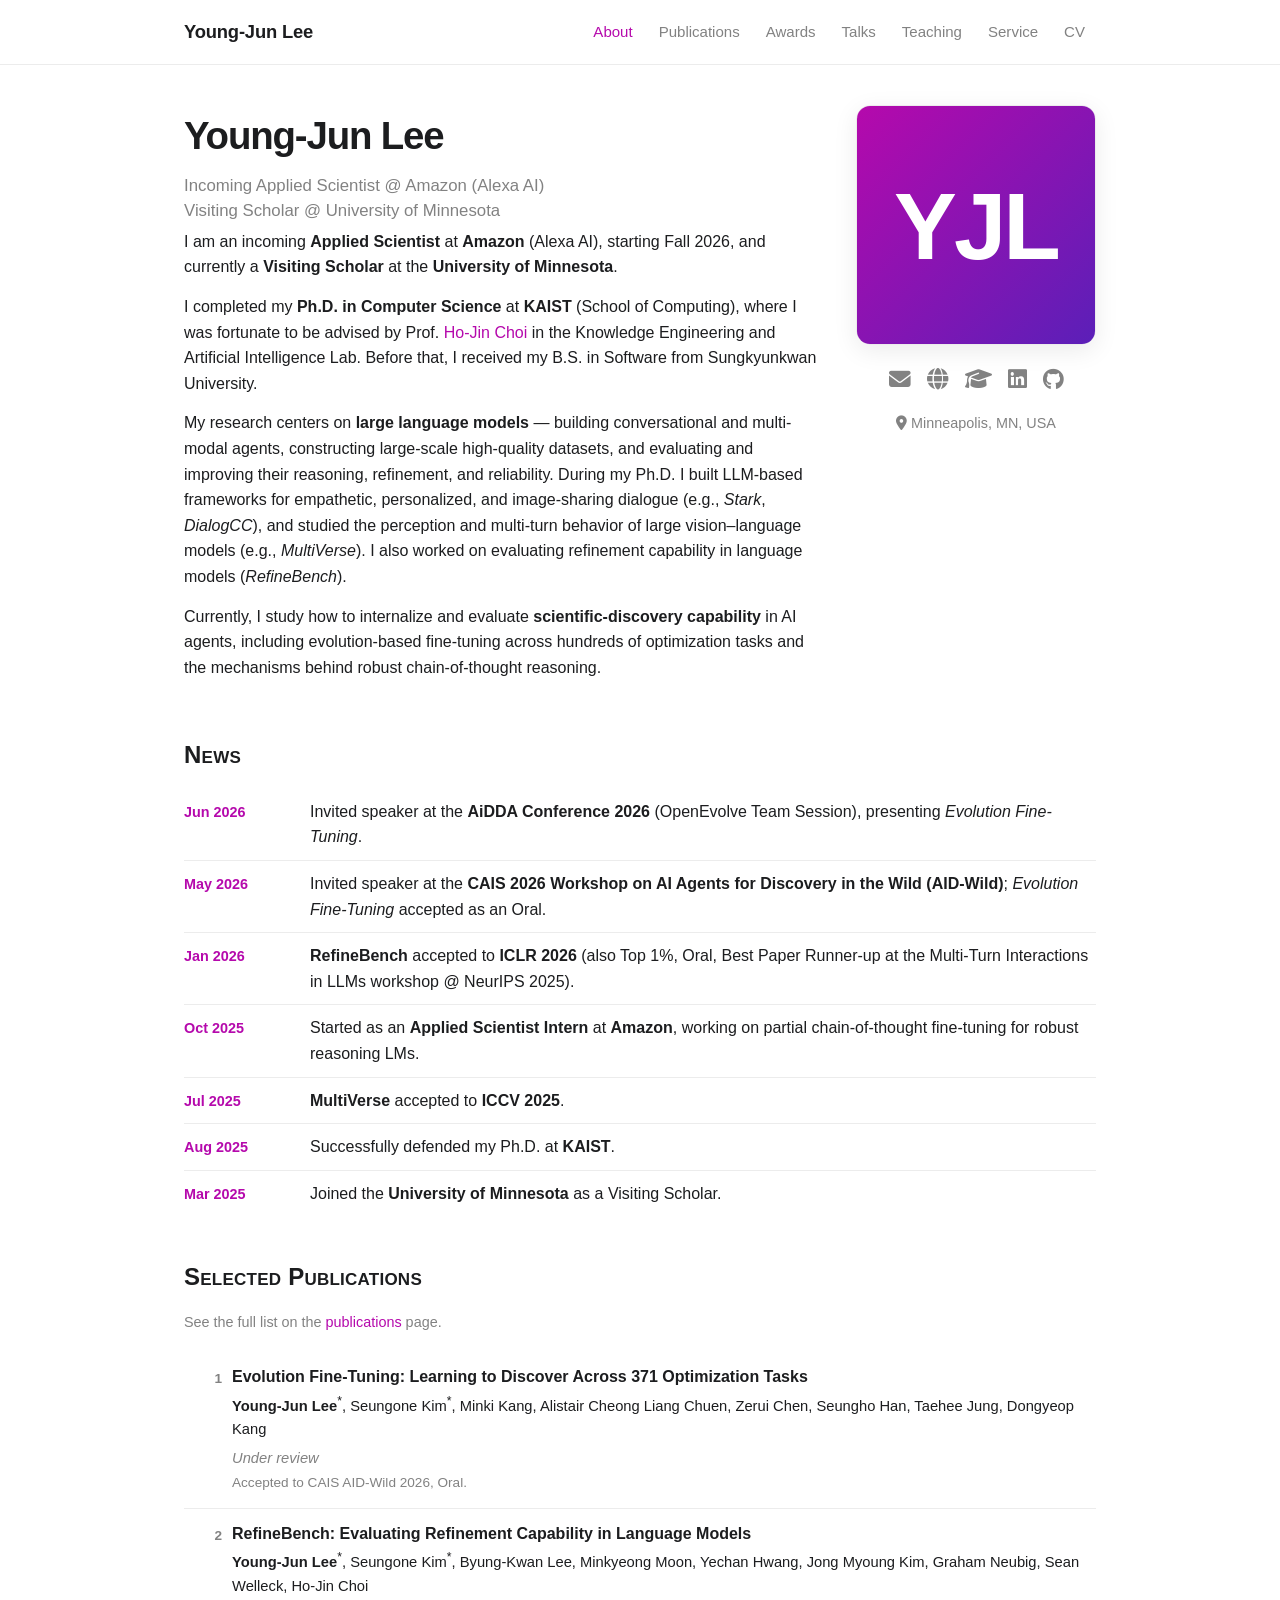
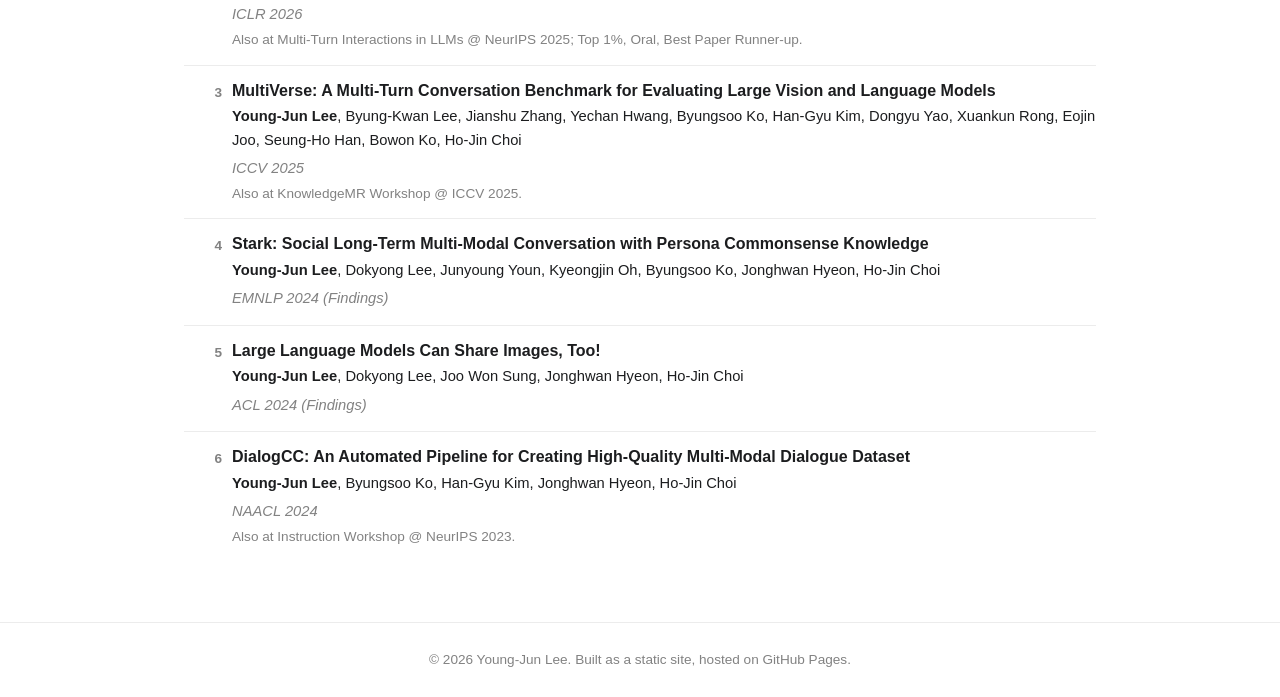
==== index.html @ 48aacc43 "Initial personal academic website (al-folio-style static site)" ====
<!DOCTYPE html>
<html lang="en">
<head>
  <meta charset="UTF-8" />
  <meta name="viewport" content="width=device-width, initial-scale=1.0" />
  <title>Young-Jun Lee</title>
  <meta name="description" content="Young-Jun Lee — Incoming Applied Scientist at Amazon (Alexa AI), Visiting Scholar at the University of Minnesota. Research on large language models, dialogue, multi-modal agents, and scientific discovery." />
  <link rel="icon" href="assets/img/prof_pic.svg" />
  <link rel="stylesheet" href="https://cdnjs.cloudflare.com/ajax/libs/font-awesome/6.5.1/css/all.min.css" />
  <link rel="stylesheet" href="assets/css/style.css" />
</head>
<body data-page="about">
  <div id="nav"></div>
  <main><div class="container"><div id="about"></div></div></main>
  <div id="footer"></div>
  <script src="assets/data/data.js"></script>
  <script src="assets/js/site.js"></script>
</body>
</html>
---- assets/css/style.css ----
/* =========================================================================
   Theme for Young-Jun Lee — inspired by the al-folio academic layout.
   ========================================================================= */

:root {
  --accent: #b509ac;            /* al-folio default theme color */
  --accent-soft: rgba(181, 9, 172, 0.08);
  --text: #1c1d1f;
  --text-muted: #828282;
  --bg: #ffffff;
  --border: #ececec;
  --hover-bg: #fafafa;
  --max-width: 960px;
  --font-sans: -apple-system, BlinkMacSystemFont, "Segoe UI", Roboto, Helvetica, Arial, sans-serif;
  --font-serif: Georgia, "Times New Roman", serif;
}

@media (prefers-color-scheme: dark) {
  :root {
    --text: #e8e8e8;
    --text-muted: #9a9a9a;
    --bg: #1a1a1d;
    --border: #2c2c30;
    --hover-bg: #232327;
    --accent-soft: rgba(225, 95, 218, 0.14);
    --accent: #e15fda;
  }
}

* { box-sizing: border-box; }

html { scroll-behavior: smooth; }

body {
  margin: 0;
  font-family: var(--font-sans);
  font-size: 16px;
  line-height: 1.6;
  color: var(--text);
  background: var(--bg);
  -webkit-font-smoothing: antialiased;
}

a {
  color: var(--accent);
  text-decoration: none;
  transition: color 0.15s ease;
}
a:hover { color: var(--text); text-decoration: underline; }

.container {
  max-width: var(--max-width);
  margin: 0 auto;
  padding: 0 24px;
}

/* ---------------- Navbar ---------------- */
.navbar {
  position: sticky;
  top: 0;
  z-index: 100;
  background: color-mix(in srgb, var(--bg) 88%, transparent);
  backdrop-filter: saturate(180%) blur(10px);
  -webkit-backdrop-filter: saturate(180%) blur(10px);
  border-bottom: 1px solid var(--border);
}
.navbar-inner {
  max-width: var(--max-width);
  margin: 0 auto;
  padding: 14px 24px;
  display: flex;
  align-items: center;
  justify-content: space-between;
  gap: 16px;
}
.navbar-brand {
  font-weight: 700;
  font-size: 1.15rem;
  letter-spacing: -0.01em;
  color: var(--text);
}
.navbar-brand:hover { color: var(--accent); text-decoration: none; }
.nav-links {
  display: flex;
  flex-wrap: wrap;
  gap: 4px;
  list-style: none;
  margin: 0;
  padding: 0;
}
.nav-links a {
  display: block;
  padding: 6px 11px;
  border-radius: 7px;
  color: var(--text-muted);
  font-size: 0.94rem;
  font-weight: 500;
}
.nav-links a:hover { color: var(--text); background: var(--hover-bg); text-decoration: none; }
.nav-links a.active { color: var(--accent); }

.nav-toggle {
  display: none;
  background: none;
  border: 1px solid var(--border);
  border-radius: 7px;
  padding: 6px 10px;
  cursor: pointer;
  color: var(--text);
  font-size: 1.1rem;
}

@media (max-width: 720px) {
  .nav-toggle { display: block; }
  .nav-links {
    display: none;
    position: absolute;
    top: 100%;
    right: 16px;
    left: 16px;
    flex-direction: column;
    background: var(--bg);
    border: 1px solid var(--border);
    border-radius: 12px;
    padding: 8px;
    box-shadow: 0 12px 30px rgba(0,0,0,0.12);
  }
  .nav-links.open { display: flex; }
}

/* ---------------- Page layout ---------------- */
main { padding: 40px 0 60px; min-height: 60vh; }

.page-title {
  font-size: 2rem;
  font-weight: 700;
  letter-spacing: -0.02em;
  margin: 0 0 4px;
}
.page-subtitle { color: var(--text-muted); margin: 0 0 28px; }

h2.section-heading {
  font-variant: small-caps;
  font-size: 1.5rem;
  font-weight: 600;
  margin: 42px 0 14px;
  letter-spacing: 0.01em;
}

/* ---------------- About / hero ---------------- */
.hero { display: flex; gap: 36px; align-items: flex-start; flex-wrap: wrap; }
.hero-text { flex: 1 1 380px; min-width: 280px; }
.hero-name {
  font-size: 2.4rem;
  font-weight: 800;
  letter-spacing: -0.03em;
  margin: 0 0 6px;
}
.hero-roles { color: var(--text-muted); font-size: 1.05rem; margin: 0 0 6px; line-height: 1.5; }
.hero-roles span { display: block; }

.profile {
  flex: 0 0 240px;
  display: flex;
  flex-direction: column;
  align-items: center;
  gap: 14px;
}
.profile img {
  width: 240px;
  height: 240px;
  object-fit: cover;
  border-radius: 14px;
  border: 1px solid var(--border);
  box-shadow: 0 6px 24px rgba(0,0,0,0.08);
}
@media (max-width: 720px) {
  .profile { flex-basis: 100%; order: -1; }
  .profile img { width: 180px; height: 180px; }
  .hero { justify-content: center; text-align: center; }
}

.bio p { margin: 0 0 14px; }

/* ---------------- Social icons ---------------- */
.socials { display: flex; gap: 16px; font-size: 1.35rem; margin-top: 4px; }
.socials a { color: var(--text-muted); }
.socials a:hover { color: var(--accent); text-decoration: none; transform: translateY(-1px); }
.contact-loc { color: var(--text-muted); font-size: 0.9rem; }

/* ---------------- News / two-column tables ---------------- */
.news-table, .talk-list { width: 100%; border-collapse: collapse; }
.news-row {
  display: grid;
  grid-template-columns: 110px 1fr;
  gap: 16px;
  padding: 10px 0;
  border-bottom: 1px solid var(--border);
  align-items: baseline;
}
.news-row:last-child { border-bottom: none; }
.news-date { color: var(--accent); font-weight: 600; font-size: 0.9rem; white-space: nowrap; }
.news-body { margin: 0; }
@media (max-width: 560px) {
  .news-row { grid-template-columns: 1fr; gap: 2px; }
}

/* ---------------- Publications ---------------- */
.pub-note { color: var(--text-muted); font-size: 0.9rem; margin-bottom: 18px; }
.pub-cat {
  font-variant: small-caps;
  font-size: 1.25rem;
  font-weight: 600;
  margin: 34px 0 10px;
  color: var(--text);
}
.pub-list { list-style: none; margin: 0; padding: 0; counter-reset: pub; }
.pub-item {
  display: grid;
  grid-template-columns: 38px 1fr;
  gap: 10px;
  padding: 14px 0;
  border-bottom: 1px solid var(--border);
}
.pub-item:last-child { border-bottom: none; }
.pub-num {
  color: var(--text-muted);
  font-size: 0.85rem;
  font-weight: 600;
  text-align: right;
  padding-top: 2px;
}
.pub-title { font-weight: 600; margin: 0 0 3px; line-height: 1.4; }
.pub-authors { font-size: 0.92rem; margin: 0 0 3px; }
.pub-authors b { color: var(--text); }
.pub-venue { font-style: italic; color: var(--text-muted); font-size: 0.92rem; }
.pub-badge {
  display: inline-block;
  font-style: normal;
  font-size: 0.75rem;
  font-weight: 600;
  color: var(--accent);
  background: var(--accent-soft);
  border-radius: 6px;
  padding: 1px 8px;
  margin-left: 6px;
}
.pub-note-inline { display: block; font-size: 0.85rem; color: var(--text-muted); margin-top: 2px; }

/* ---------------- Talks / experience cards ---------------- */
.entry {
  padding: 16px 0;
  border-bottom: 1px solid var(--border);
}
.entry:last-child { border-bottom: none; }
.entry-head {
  display: flex;
  justify-content: space-between;
  gap: 12px;
  flex-wrap: wrap;
}
.entry-title { font-weight: 700; margin: 0; }
.entry-meta { color: var(--text-muted); font-size: 0.9rem; white-space: nowrap; }
.entry-sub { color: var(--text-muted); margin: 2px 0 0; font-style: italic; }
.entry ul { margin: 8px 0 0; padding-left: 18px; }
.entry ul li { margin: 3px 0; }
.entry-talk-title { margin: 6px 0 0; font-style: italic; }

/* ---------------- Simple lists ---------------- */
.simple-list { list-style: none; margin: 0; padding: 0; }
.simple-list li {
  padding: 10px 0;
  border-bottom: 1px solid var(--border);
}
.simple-list li:last-child { border-bottom: none; }

.skill-row { display: grid; grid-template-columns: 160px 1fr; gap: 10px; padding: 8px 0; border-bottom: 1px solid var(--border); }
.skill-row:last-child { border-bottom: none; }
.skill-label { font-weight: 600; }
@media (max-width: 560px) { .skill-row { grid-template-columns: 1fr; gap: 2px; } }

/* ---------------- CV embed ---------------- */
.cv-frame {
  width: 100%;
  height: 1100px;
  border: 1px solid var(--border);
  border-radius: 10px;
}
.btn {
  display: inline-block;
  background: var(--accent);
  color: #fff;
  padding: 8px 16px;
  border-radius: 8px;
  font-weight: 600;
  font-size: 0.92rem;
}
.btn:hover { color: #fff; text-decoration: none; opacity: 0.9; }

/* ---------------- Footer ---------------- */
footer {
  border-top: 1px solid var(--border);
  padding: 26px 0;
  color: var(--text-muted);
  font-size: 0.85rem;
  text-align: center;
}

.muted-note {
  font-size: 0.85rem;
  color: var(--text-muted);
  background: var(--hover-bg);
  border: 1px dashed var(--border);
  border-radius: 8px;
  padding: 10px 14px;
  margin-top: 10px;
}
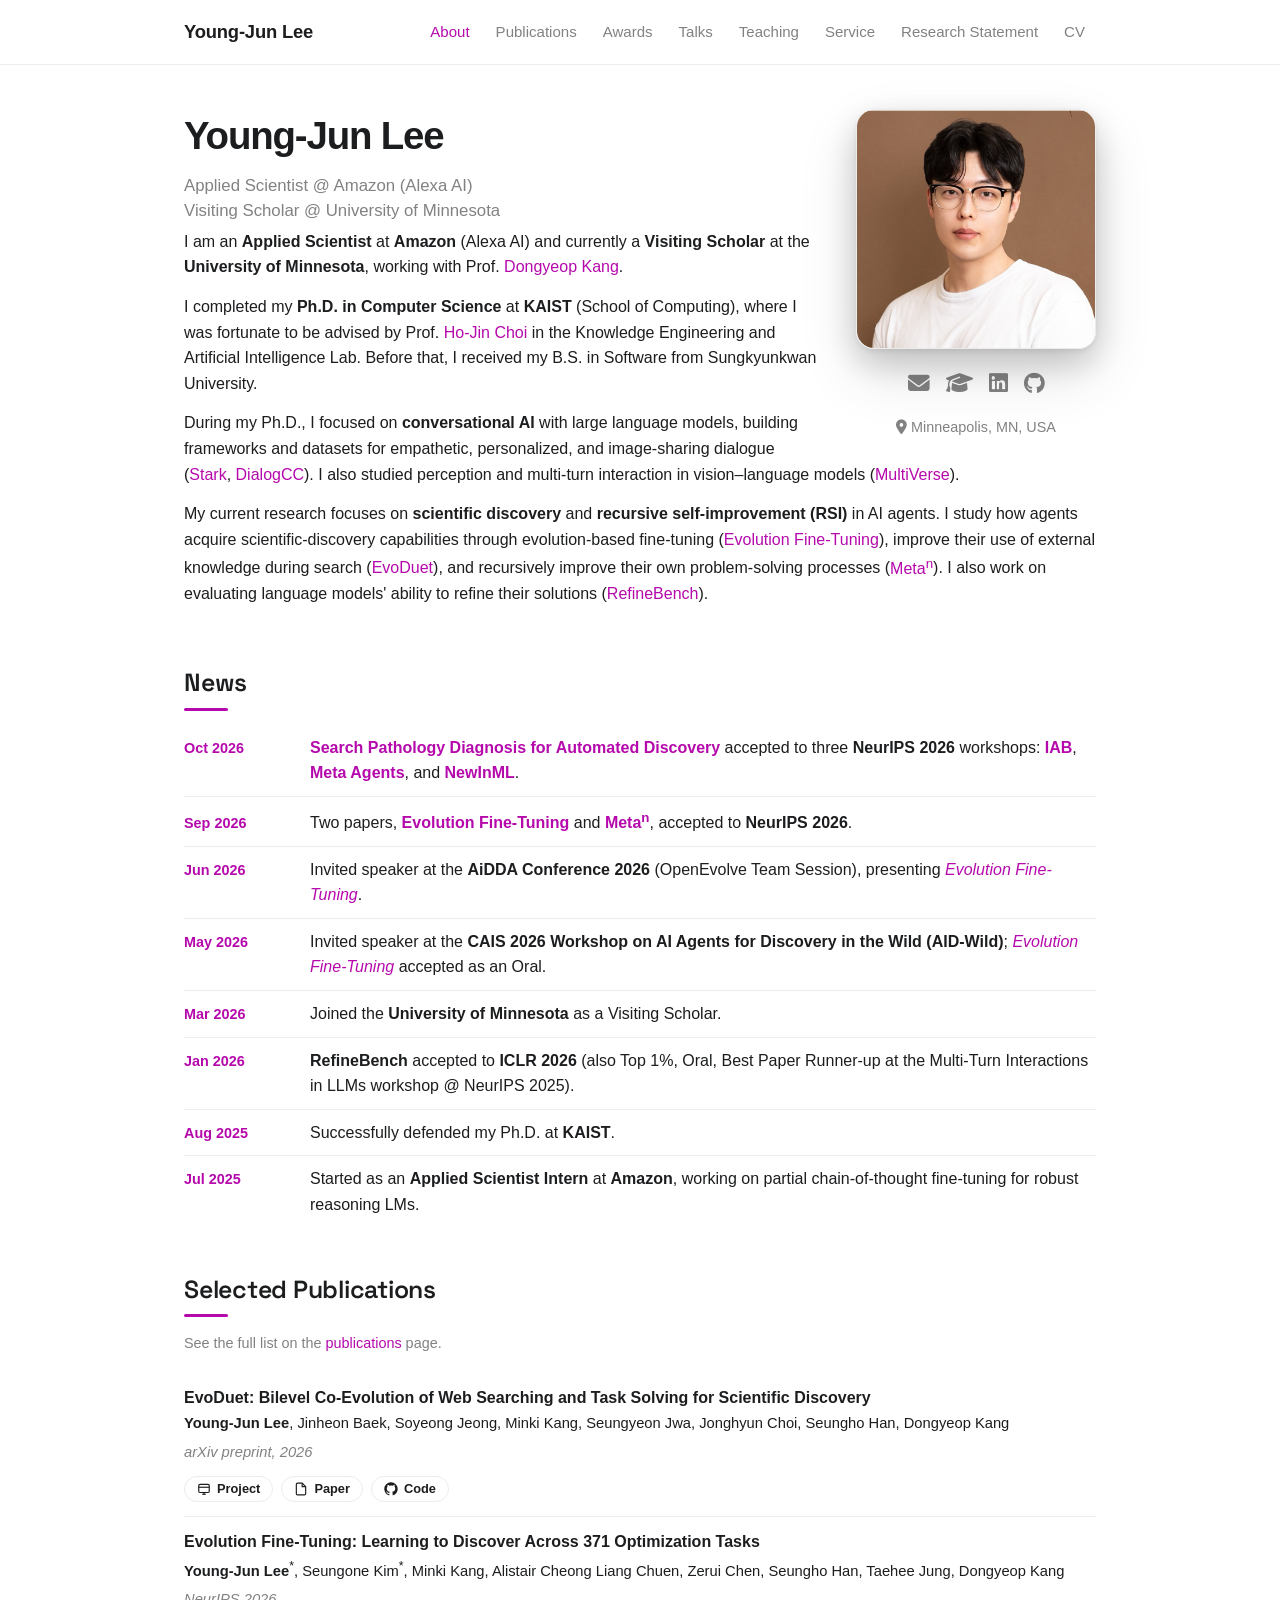
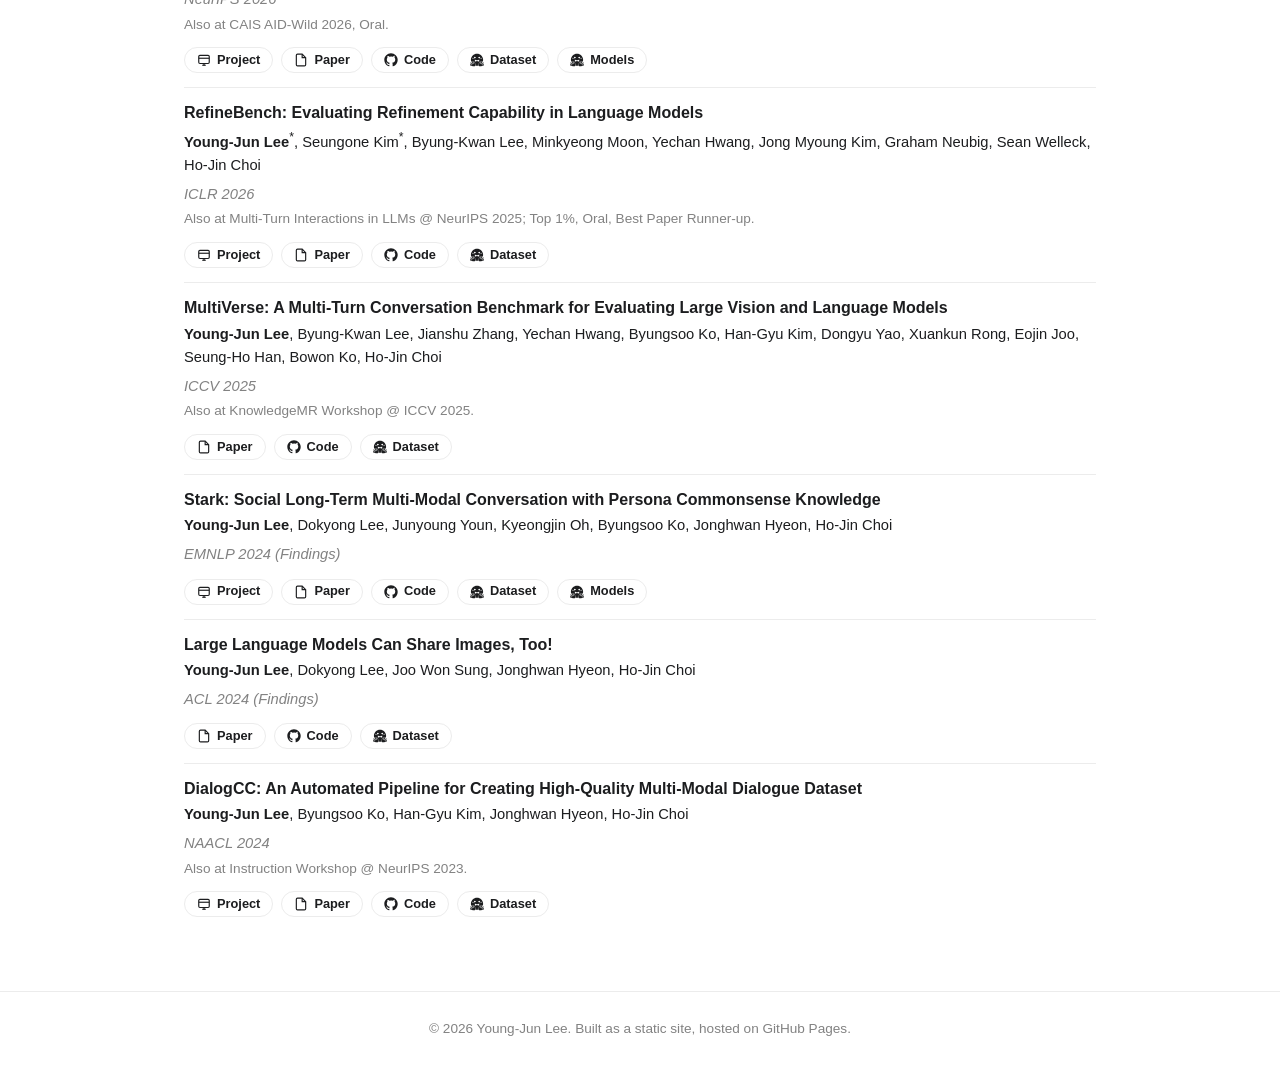
==== commit 769a29e6: "Update Applied Scientist role to current position" ====
--- a/index.html
+++ b/index.html
@@ -4,7 +4,7 @@
   <meta charset="UTF-8" />
   <meta name="viewport" content="width=device-width, initial-scale=1.0" />
   <title>Young-Jun Lee</title>
-  <meta name="description" content="Young-Jun Lee — Incoming Applied Scientist at Amazon (Alexa AI), Visiting Scholar at the University of Minnesota. Research on large language models, dialogue, multi-modal agents, and scientific discovery." />
+  <meta name="description" content="Young-Jun Lee — Applied Scientist at Amazon (Alexa AI), Visiting Scholar at the University of Minnesota. Research on large language models, dialogue, multi-modal agents, and scientific discovery." />
   <link rel="icon" href="assets/img/prof_pic.svg" />
   <link rel="stylesheet" href="https://cdnjs.cloudflare.com/ajax/libs/font-awesome/6.5.1/css/all.min.css" />
   <link rel="stylesheet" href="assets/css/style.css" />
--- a/assets/css/style.css
+++ b/assets/css/style.css
@@ -1,6 +1,8 @@
 /* =========================================================================
    Theme for Young-Jun Lee — inspired by the al-folio academic layout.
    ========================================================================= */
+
+@import url('https://fonts.googleapis.com/css2?family=Space+Grotesk:wght@500;600;700&display=swap');
 
 :root {
   --accent: #b509ac;            /* al-folio default theme color */
@@ -13,6 +15,7 @@
   --max-width: 960px;
   --font-sans: -apple-system, BlinkMacSystemFont, "Segoe UI", Roboto, Helvetica, Arial, sans-serif;
   --font-serif: Georgia, "Times New Roman", serif;
+  --font-display: "Space Grotesk", var(--font-sans);
 }
 
 @media (prefers-color-scheme: dark) {
@@ -132,6 +135,7 @@
 main { padding: 40px 0 60px; min-height: 60vh; }
 
 .page-title {
+  font-family: var(--font-display);
   font-size: 2rem;
   font-weight: 700;
   letter-spacing: -0.02em;
@@ -140,16 +144,30 @@
 .page-subtitle { color: var(--text-muted); margin: 0 0 28px; }
 
 h2.section-heading {
-  font-variant: small-caps;
-  font-size: 1.5rem;
+  font-family: var(--font-display);
+  font-variant: normal;
+  font-size: 1.55rem;
   font-weight: 600;
   margin: 42px 0 14px;
-  letter-spacing: 0.01em;
+  letter-spacing: -0.01em;
+  position: relative;
+  padding-bottom: 8px;
+}
+h2.section-heading::after {
+  content: "";
+  position: absolute;
+  left: 0;
+  bottom: 0;
+  width: 44px;
+  height: 3px;
+  border-radius: 3px;
+  background: var(--accent);
 }
 
 /* ---------------- About / hero ---------------- */
-.hero { display: flex; gap: 36px; align-items: flex-start; flex-wrap: wrap; }
-.hero-text { flex: 1 1 380px; min-width: 280px; }
+.hero { display: block; }
+.hero::after { content: ""; display: block; clear: both; }
+.hero-text { min-width: 0; }
 .hero-name {
   font-size: 2.4rem;
   font-weight: 800;
@@ -160,7 +178,9 @@
 .hero-roles span { display: block; }
 
 .profile {
-  flex: 0 0 240px;
+  float: right;
+  width: 240px;
+  margin: 4px 0 18px 36px;
   display: flex;
   flex-direction: column;
   align-items: center;
@@ -170,14 +190,26 @@
   width: 240px;
   height: 240px;
   object-fit: cover;
-  border-radius: 14px;
+  border-radius: 18px;
   border: 1px solid var(--border);
-  box-shadow: 0 6px 24px rgba(0,0,0,0.08);
+  box-shadow:
+    0 2px 6px rgba(0, 0, 0, 0.08),
+    0 14px 34px rgba(0, 0, 0, 0.18),
+    0 24px 60px rgba(0, 0, 0, 0.12);
+  transition: transform 0.25s ease, box-shadow 0.25s ease;
+  will-change: transform;
+}
+.profile img:hover {
+  transform: translateY(-6px);
+  box-shadow:
+    0 4px 10px rgba(0, 0, 0, 0.10),
+    0 22px 48px rgba(0, 0, 0, 0.22),
+    0 36px 80px rgba(0, 0, 0, 0.16);
 }
 @media (max-width: 720px) {
-  .profile { flex-basis: 100%; order: -1; }
+  .profile { float: none; width: auto; margin: 0 auto 20px; }
   .profile img { width: 180px; height: 180px; }
-  .hero { justify-content: center; text-align: center; }
+  .hero-name, .hero-roles { text-align: center; }
 }
 
 .bio p { margin: 0 0 14px; }
@@ -208,9 +240,11 @@
 /* ---------------- Publications ---------------- */
 .pub-note { color: var(--text-muted); font-size: 0.9rem; margin-bottom: 18px; }
 .pub-cat {
-  font-variant: small-caps;
-  font-size: 1.25rem;
-  font-weight: 600;
+  font-family: var(--font-display);
+  font-variant: normal;
+  font-size: 1.3rem;
+  font-weight: 600;
+  letter-spacing: -0.01em;
   margin: 34px 0 10px;
   color: var(--text);
 }
@@ -223,6 +257,7 @@
   border-bottom: 1px solid var(--border);
 }
 .pub-item:last-child { border-bottom: none; }
+.pub-list.no-num .pub-item { grid-template-columns: 1fr; gap: 0; }
 .pub-num {
   color: var(--text-muted);
   font-size: 0.85rem;
@@ -247,6 +282,68 @@
 }
 .pub-note-inline { display: block; font-size: 0.85rem; color: var(--text-muted); margin-top: 2px; }
 
+/* ---------------- Publication resource links ---------------- */
+.pub-links {
+  display: flex;
+  flex-wrap: wrap;
+  gap: 8px;
+  margin-top: 12px;
+}
+.pub-link {
+  display: inline-flex;
+  align-items: center;
+  gap: 6px;
+  padding: 5px 12px;
+  border-radius: 999px;
+  border: 1px solid var(--border);
+  background: var(--bg);
+  color: var(--text);
+  font-size: 0.8rem;
+  font-weight: 600;
+  line-height: 1;
+  transition: transform 0.15s ease, box-shadow 0.15s ease, border-color 0.15s ease, background 0.15s ease, color 0.15s ease;
+}
+.pub-link svg {
+  width: 14px;
+  height: 14px;
+  flex: 0 0 auto;
+}
+.pub-link:hover {
+  text-decoration: none;
+  transform: translateY(-2px);
+  box-shadow: 0 6px 16px rgba(0, 0, 0, 0.14);
+}
+.pub-link-project:hover {
+  border-color: #2563eb;
+  background: #2563eb;
+  color: #fff;
+}
+.pub-link-paper:hover {
+  border-color: var(--accent);
+  background: var(--accent);
+  color: #fff;
+}
+.pub-link-code:hover {
+  border-color: var(--text);
+  background: var(--text);
+  color: var(--bg);
+}
+.pub-link-data:hover {
+  border-color: #0f766e;
+  background: #0f766e;
+  color: #fff;
+}
+.pub-link-models:hover {
+  border-color: #7c3aed;
+  background: #7c3aed;
+  color: #fff;
+}
+.pub-link-hf:hover {
+  border-color: #ffd21e;
+  background: #ffd21e;
+  color: #23221e;
+}
+
 /* ---------------- Talks / experience cards ---------------- */
 .entry {
   padding: 16px 0;
@@ -265,6 +362,108 @@
 .entry ul { margin: 8px 0 0; padding-left: 18px; }
 .entry ul li { margin: 3px 0; }
 .entry-talk-title { margin: 6px 0 0; font-style: italic; }
+
+/* ---------------- Interactive timeline (CV) ---------------- */
+.timeline {
+  position: relative;
+  margin: 22px 0 8px;
+}
+.timeline::before {
+  content: "";
+  position: absolute;
+  left: 15px;
+  top: 8px;
+  bottom: 8px;
+  width: 2px;
+  background: linear-gradient(to bottom, var(--accent), color-mix(in srgb, var(--accent) 20%, var(--border)) 70%, var(--border));
+}
+.timeline-item {
+  position: relative;
+  padding: 0 0 22px 52px;
+  opacity: 0;
+  transform: translateY(16px);
+  transition: opacity 0.55s ease, transform 0.55s ease;
+}
+.timeline-item.in-view { opacity: 1; transform: none; }
+.timeline-item:last-child { padding-bottom: 0; }
+
+.timeline-marker {
+  position: absolute;
+  left: 4px;
+  top: 2px;
+  width: 24px;
+  height: 24px;
+  border-radius: 50%;
+  background: var(--bg);
+  border: 2px solid var(--accent);
+  display: flex;
+  align-items: center;
+  justify-content: center;
+  font-size: 0.62rem;
+  color: var(--accent);
+  z-index: 1;
+  transition: transform 0.2s ease, box-shadow 0.2s ease, background 0.2s ease, color 0.2s ease;
+}
+.timeline-item:hover .timeline-marker {
+  transform: scale(1.15);
+  box-shadow: 0 0 0 6px var(--accent-soft);
+  background: var(--accent);
+  color: #fff;
+}
+.timeline-marker.is-current {
+  background: var(--accent);
+  color: #fff;
+}
+.timeline-marker.is-current::after {
+  content: "";
+  position: absolute;
+  inset: -2px;
+  border-radius: 50%;
+  border: 2px solid var(--accent);
+  animation: tl-pulse 1.9s ease-out infinite;
+}
+@keyframes tl-pulse {
+  0% { transform: scale(1); opacity: 0.7; }
+  100% { transform: scale(2.3); opacity: 0; }
+}
+
+.timeline-card {
+  background: var(--bg);
+  border: 1px solid var(--border);
+  border-radius: 14px;
+  padding: 14px 18px;
+  transition: transform 0.2s ease, box-shadow 0.2s ease, border-color 0.2s ease;
+}
+.timeline-item:hover .timeline-card {
+  transform: translateY(-3px);
+  box-shadow: 0 12px 30px rgba(0, 0, 0, 0.13);
+  border-color: color-mix(in srgb, var(--accent) 45%, var(--border));
+}
+.timeline-date {
+  display: inline-block;
+  font-size: 0.76rem;
+  font-weight: 600;
+  color: var(--accent);
+  background: var(--accent-soft);
+  padding: 2px 11px;
+  border-radius: 999px;
+  margin-bottom: 7px;
+}
+.timeline-org {
+  font-family: var(--font-display);
+  font-size: 1.1rem;
+  font-weight: 600;
+  letter-spacing: -0.01em;
+  margin: 2px 0 2px;
+}
+.timeline-role { color: var(--text); margin: 0 0 4px; font-size: 0.94rem; }
+.timeline-loc { display: block; color: var(--text-muted); font-size: 0.82rem; }
+.timeline-card ul { margin: 9px 0 0; padding-left: 18px; }
+.timeline-card ul li { margin: 3px 0; font-size: 0.92rem; color: var(--text-muted); }
+@media (prefers-reduced-motion: reduce) {
+  .timeline-item { opacity: 1; transform: none; transition: none; }
+  .timeline-marker.is-current::after { animation: none; }
+}
 
 /* ---------------- Simple lists ---------------- */
 .simple-list { list-style: none; margin: 0; padding: 0; }
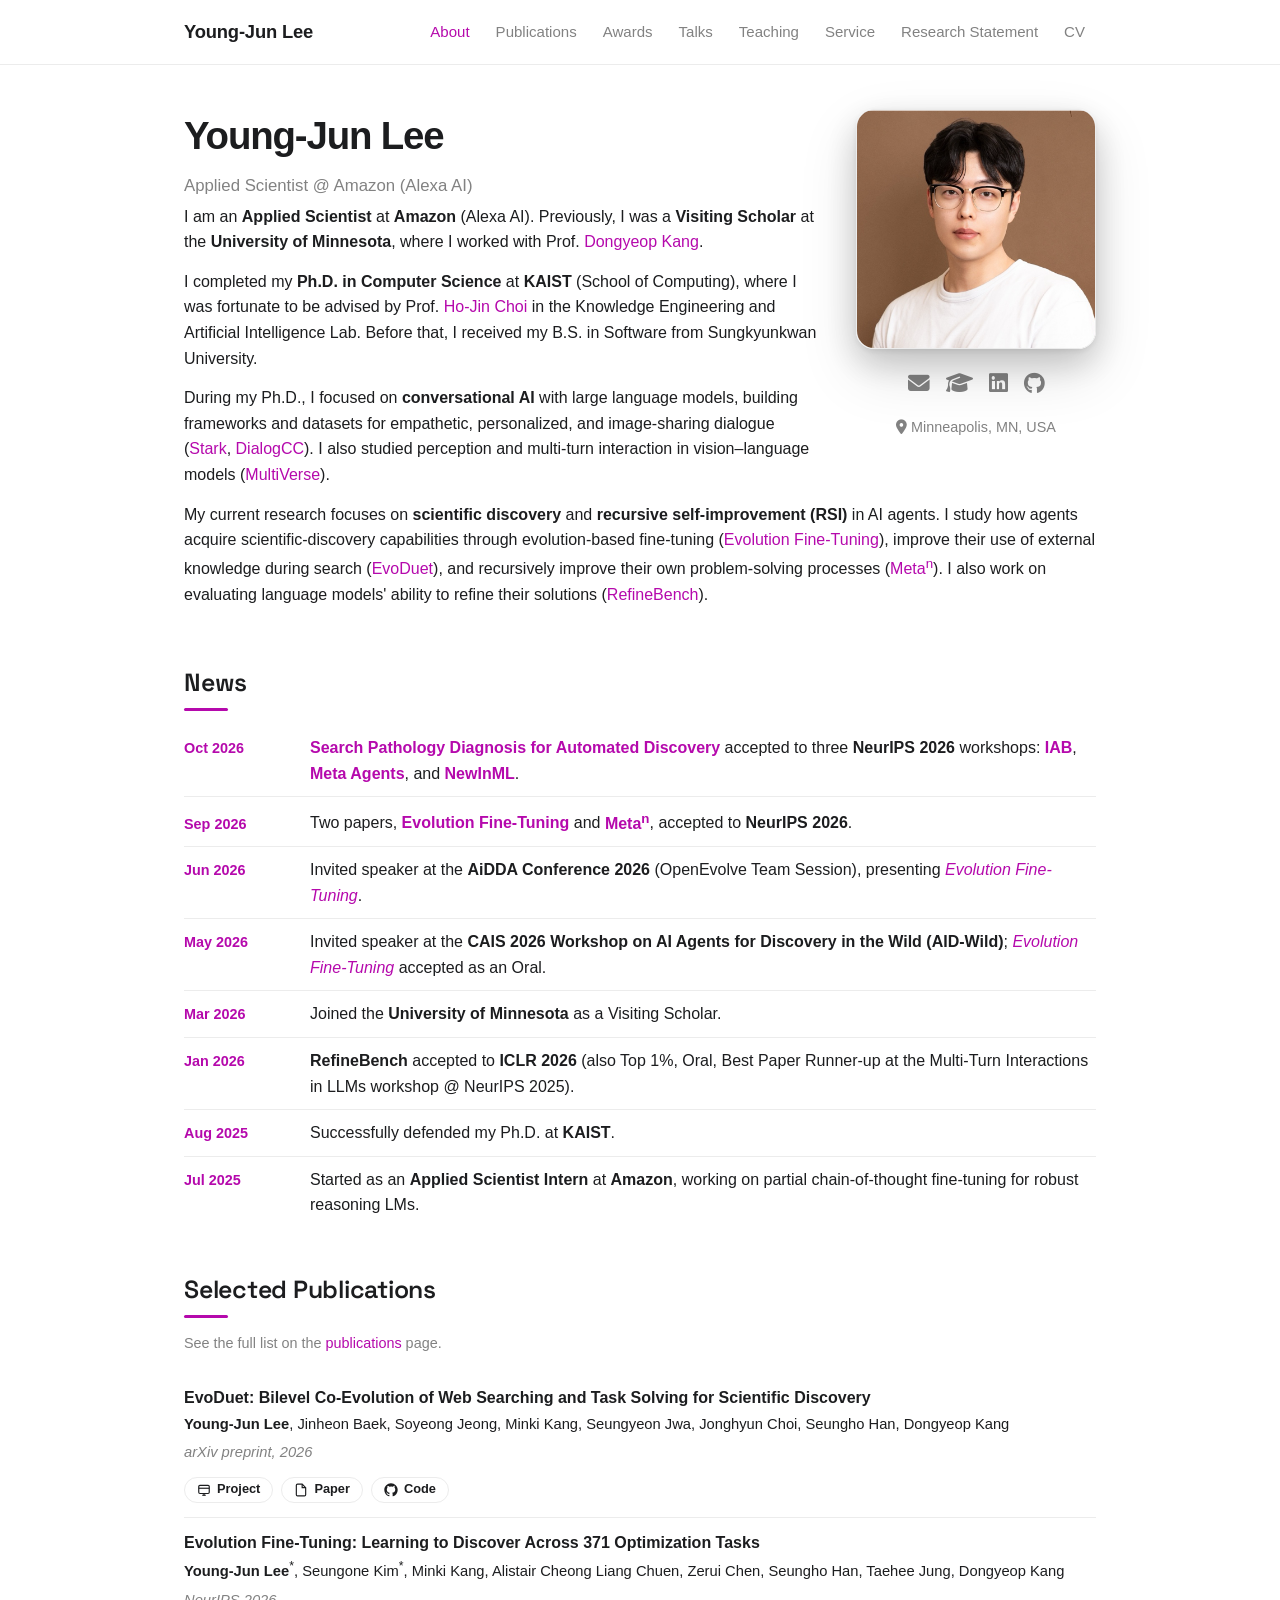
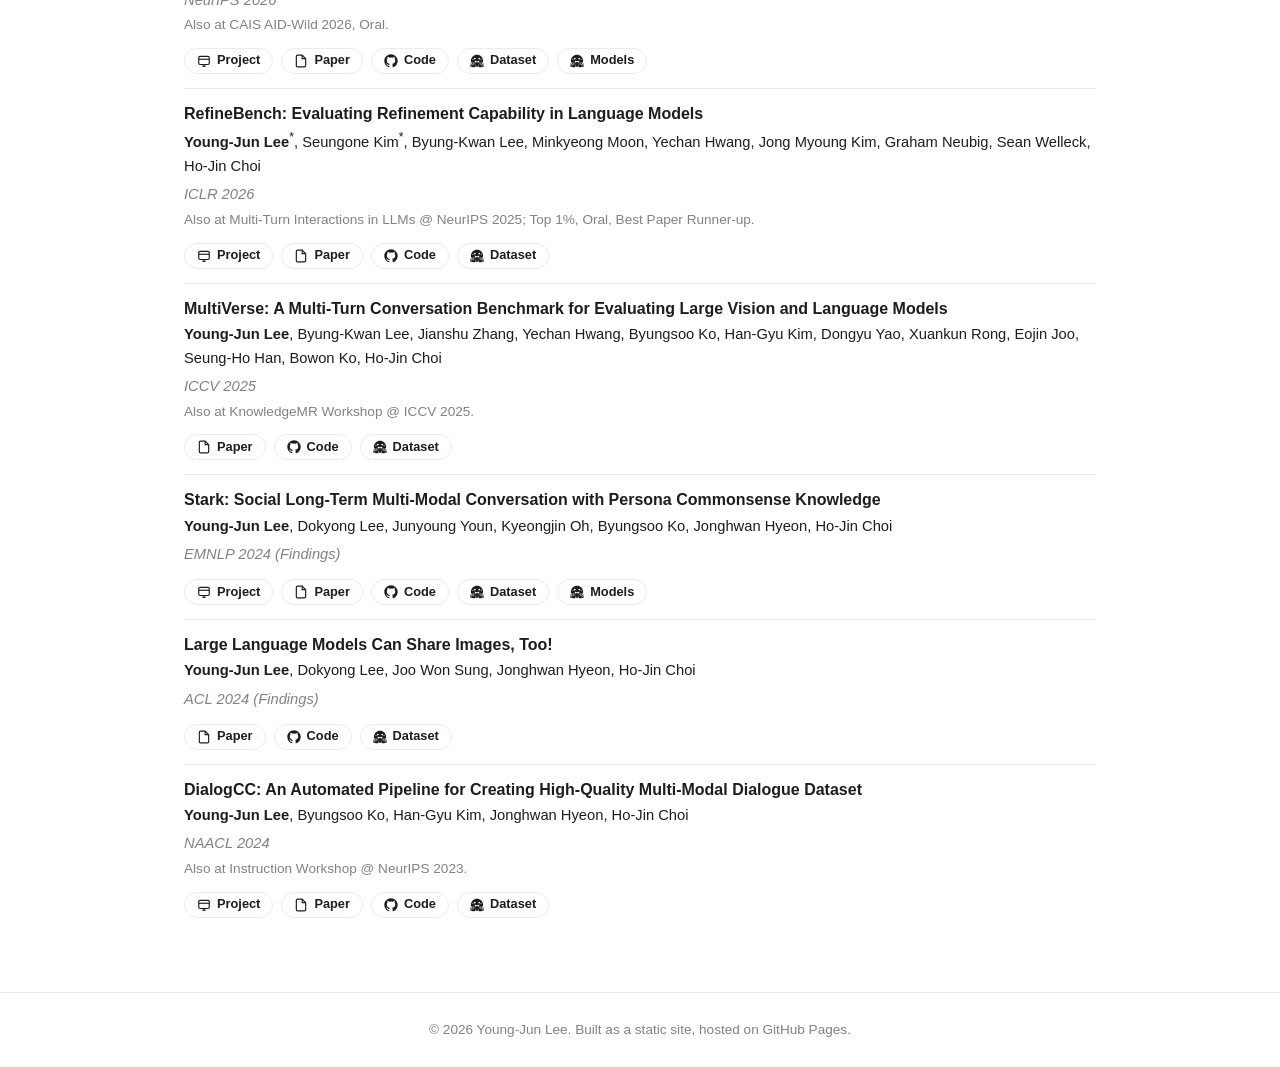
==== commit f4db2a0a: "Mark Minnesota visiting scholar role as previous experience" ====
--- a/index.html
+++ b/index.html
@@ -4,7 +4,7 @@
   <meta charset="UTF-8" />
   <meta name="viewport" content="width=device-width, initial-scale=1.0" />
   <title>Young-Jun Lee</title>
-  <meta name="description" content="Young-Jun Lee — Applied Scientist at Amazon (Alexa AI), Visiting Scholar at the University of Minnesota. Research on large language models, dialogue, multi-modal agents, and scientific discovery." />
+  <meta name="description" content="Young-Jun Lee — Applied Scientist at Amazon (Alexa AI). Research on large language models, dialogue, multi-modal agents, and scientific discovery." />
   <link rel="icon" href="assets/img/prof_pic.svg" />
   <link rel="stylesheet" href="https://cdnjs.cloudflare.com/ajax/libs/font-awesome/6.5.1/css/all.min.css" />
   <link rel="stylesheet" href="assets/css/style.css" />
